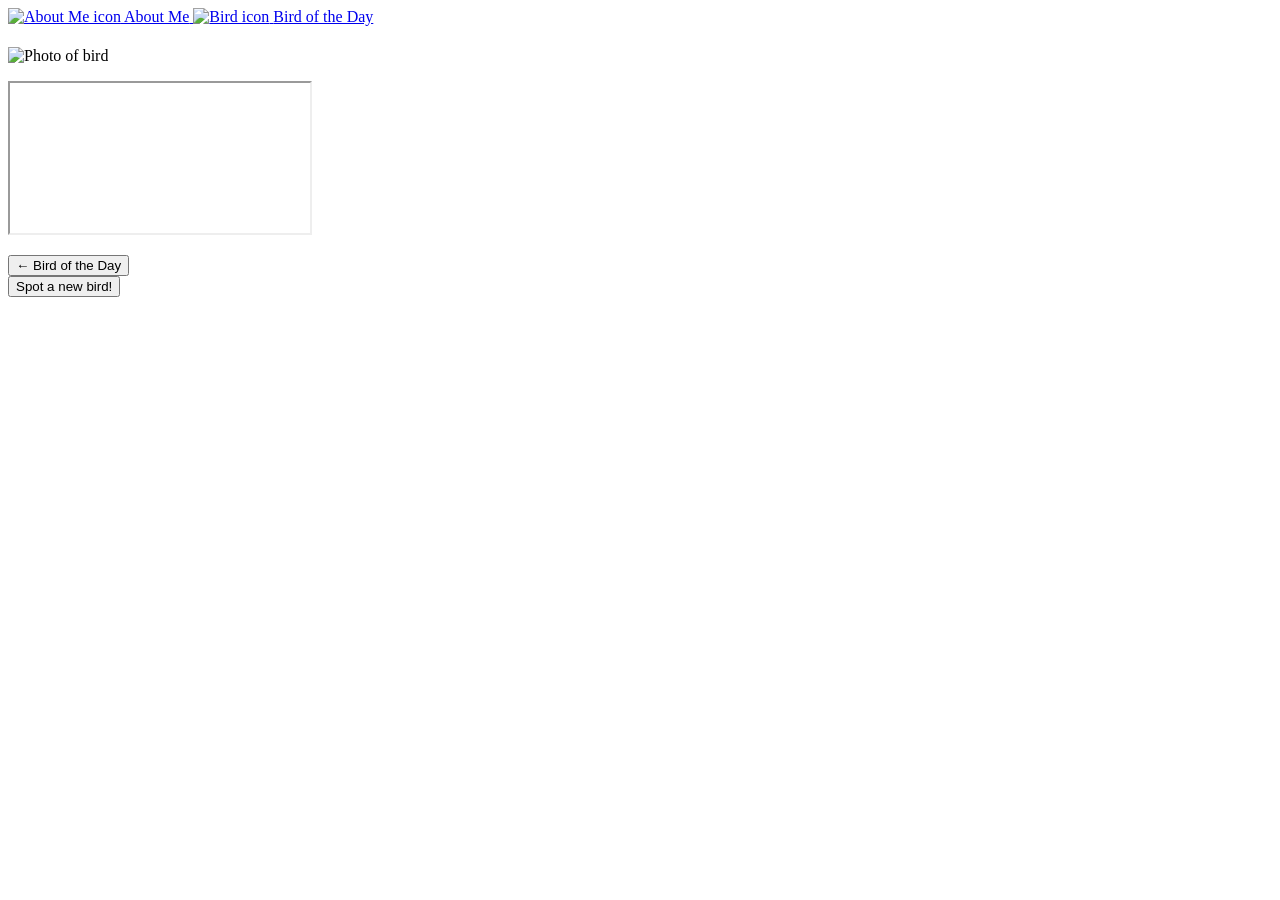
==== bird-of-the-day.html @ aa718e4e "Troubleshooting slow loading of bird map" ====
<!DOCTYPE html>
<html lang="en">
<head>
    <meta charset="UTF-8">
    <meta name="viewport" content="width=device-width, initial-scale=1.0">
    <title>Bird of the Day</title>
    <link rel="stylesheet" href="style.css">
    <link href="https://fonts.googleapis.com/css2?family=Manrope:wght@400;600;700;800&display=swap" rel="stylesheet">
</head>
<body>
    <div class="sidebar" id="sidebar">
        <a href="index.html" id="about-link" class="sidebar-link">
            <img src="icons/about-me-icon.png" class="icon" alt="About Me icon">
            <span class="label">About Me</span>
        </a>
        <a href="bird-of-the-day.html" class="sidebar-link active">
            <img src="icons/bird-icon.png" class="icon" alt="Bird icon">
            <span class="label">Bird of the Day</span>
        </a>
    </div>

    <main class="content">
        <div class="container">
            <h1>
                <span id="bird_title" class="subtitle" aria-live="polite"></span>
                <span id="bird_name"></span>
            </h1>
            <h2 id="bird_scientific_name"></h2>
            
            <div class="bird-info">
                <div class="bird-photo-section">
                    <img id="bird_photo" class="bird-photo" alt="Photo of bird">
                    <a id="image_credit"></a>
                    <p id="bird_description"></p>
                </div>
                <div class="bird-map-section">
                    <iframe id="bird_map" class="bird-map" loading="lazy"></iframe>
                    <p id="range_description"></p>
                </div>
            </div>

            <div class="button-container">
                <div class="button-left">
                    <button id="back_button">&larr; Bird of the Day</button>
                </div>
                <div class="button-with-loader">
                    <button id="new_bird_button">Spot a new bird!</button>
                    <span id="loader" class="loader"></span>
                </div>
            </div>
        </div>
    </main>

    <!-- JavaScript -->
    <script src="scripts/bird_script.js" defer></script>
    <script src="scripts/sidebar.js" defer></script>
</body>
</html>
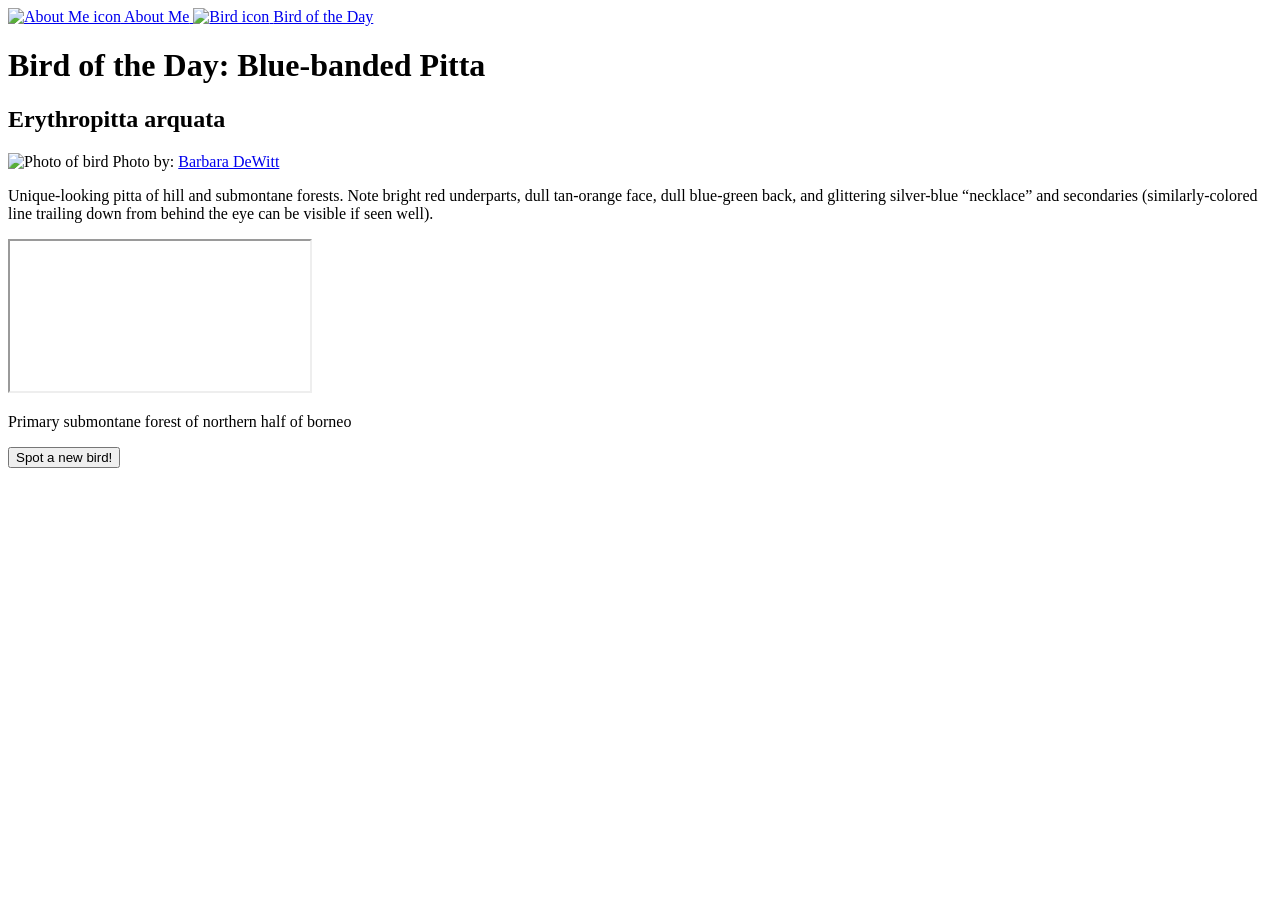
==== commit c7510a54: "Trying to make the map load faster" ====
--- a/bird-of-the-day.html
+++ b/bird-of-the-day.html
@@ -6,6 +6,12 @@
     <title>Bird of the Day</title>
     <link rel="stylesheet" href="style.css">
     <link href="https://fonts.googleapis.com/css2?family=Manrope:wght@400;600;700;800&display=swap" rel="stylesheet">
+    
+    <!-- Preconnect to eBird domains (for map to load faster) -->
+    <link rel="preconnect" href="https://ebird.org">
+    <link rel="preconnect" href="https://embed.ebird.org">
+    <link rel="dns-prefetch" href="https://ebird.org">
+    <link rel="dns-prefetch" href="https://embed.ebird.org">
 </head>
 <body>
     <div class="sidebar" id="sidebar">
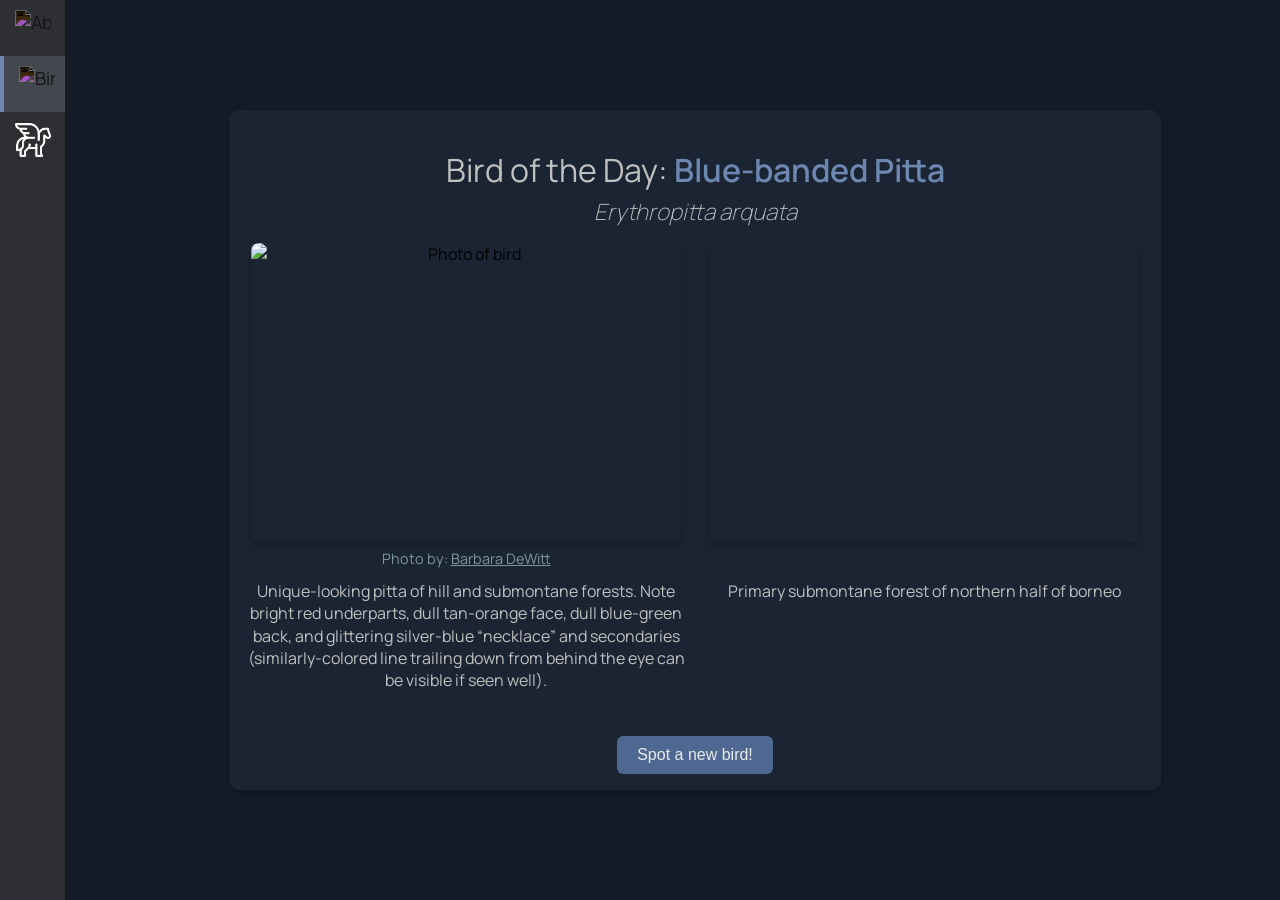
==== commit 39f23136: "pegasus-project initial commit" ====
--- a/bird-of-the-day.html
+++ b/bird-of-the-day.html
@@ -22,6 +22,10 @@
         <a href="bird-of-the-day.html" class="sidebar-link active">
             <img src="icons/bird-icon.png" class="icon" alt="Bird icon">
             <span class="label">Bird of the Day</span>
+        </a>
+        <a href="pegasus-project.html" class="sidebar-link">
+            <img src="icons/pegasus-icon.png" class="icon" alt="Pegasus icon">
+            <span class="label">Mapping the Pegasus Project</span>
         </a>
     </div>
 
--- a/style.css
+++ b/style.css
@@ -0,0 +1,402 @@
+:root {
+    --silver: #BFC0C0; /* Color of text */
+    --anti-flash-white: #EAEBEB; /* Color of text in button and sidebar */
+    --gunmetal: #1b2432; /* Color of container */
+    --rich-black: #151c28; /* Background color */
+    --cadet-gray: #7e95a0; /* Color of unvisited link */
+    --cadet-gray-2: #A1B2BA; /* Color of unvisited hovered link */
+    --cadet-gray-3: #9D9FAA; /* Color of visited link */
+    --glaucous: #6D87B0;  /* Color of hovered button */
+    --lapis-lazuli: #4F6892; /* Color of button */
+    --jet: #2D2F33; /* Color of sidebar background */
+    --outer-space: #43464C; /* Color of current page in sidebar */
+    --indian-red: #da6666; /* Evil red color for evil stuff */
+}
+
+@media (max-width: 768px) {
+    .bird-info {
+        grid-template-columns: 1fr;
+    }
+}
+
+body {
+    font-family: 'Manrope';
+    text-align: center;
+    background-color: var(--rich-black);
+    margin: 0;
+    padding: 0;
+    display: flex;
+    justify-content: center;
+    align-items: center;
+    min-height: 100vh;
+    /* Will push content to the right when sidebar is expanded */
+    margin-left: 60px;
+    transition: margin-left 0.3s ease;
+}
+
+/* Bird page section */
+
+.container {
+    position: relative;
+    max-width: 900px;
+    padding: 16px;
+    background: var(--gunmetal);
+    border-radius: 10px;
+    box-shadow: 0 3px 8px rgba(0, 0, 0, 0.25);
+}
+
+h1 {
+    font-size: 2em;
+    font-weight: 400;
+    color: var(--silver);
+    margin-bottom: 4px;
+}
+
+#bird_name {
+    font-weight: 600;
+    color: var(--glaucous)
+}
+
+h2 {
+    font-size: 1.4em;
+    font-style: italic;
+    font-weight: 200;
+    color: var(--silver);
+    margin-top: 0;
+    margin-bottom: 8px;
+}
+
+p {
+    font-size: 1em;
+    color: var(--silver);
+    line-height: 1.4;
+    margin: 12px 0;
+}
+
+a {
+    color: var(--cadet-gray)
+}
+
+#image_credit a:hover {
+    color: var(--cadet-gray-2);
+}
+
+#image_credit   a:visited {
+    color: var(--cadet-gray-3)
+}
+
+.bird-info {
+    display: grid;
+    grid-template-columns: 1fr 1fr;
+    gap: 16px;
+    margin: 16px 0;
+    align-items: stretch;
+}
+
+
+.bird-photo-section, .bird-map-section {
+    display: flex;
+    flex-direction: column;
+    align-items: center;
+    justify-content: flex-start;
+}
+
+.bird-photo,
+.bird-map {
+    width: 100%;
+    max-width: 430px;
+    height: 300px;
+    object-fit: cover;
+    border-radius: 8px;
+    box-shadow: 0 3px 6px rgba(0, 0, 0, 0.2);
+}
+
+.bird-map {
+    border: none;
+    margin-bottom: 25px;
+}
+
+
+.bird-photo, .bird-map {
+    width: 100%;
+    max-width: 430px;
+    height: 300px;
+    object-fit: cover;
+    border-radius: 8px;
+    box-shadow: 0 3px 6px rgba(0, 0, 0, 0.2);
+}
+
+#image_credit {
+    margin-top: 6px;
+    font-size: 0.9em;
+}
+
+.button-container {
+  display: flex;
+  flex-direction: column;
+  align-items: center;
+  gap: 16px;
+  margin-top: 16px;
+}
+
+.button-with-loader {
+  display: flex;
+  align-items: center;
+  gap: 8px;
+}
+
+button {
+    padding: 10px 20px;
+    font-size: 16px;
+    background-color: var(--lapis-lazuli);
+    color: var(--anti-flash-white);
+    border: none;
+    border-radius: 6px;
+    cursor: pointer;
+    transition: background 0.3s ease-in-out;
+}
+
+button:hover {
+    background-color: var(--glaucous);
+}
+
+button:disabled {
+  opacity: 0.5;
+  cursor: not-allowed;
+  background-color: var(--rich-black);
+  color: var(--silver);
+}
+
+#back_button {
+    position: absolute;
+    bottom: 16px;
+    left: 16px;
+    display: none;
+}
+
+.loader {
+    width: 32px;
+    height: 32px;
+    border: 4px solid var(--glaucous);
+    border-bottom-color: transparent;
+    border-radius: 50%;
+    display: inline-block;
+    box-sizing: border-box;
+    animation: rotation 1s linear infinite;
+    }
+
+    @keyframes rotation {
+    0% {
+        transform: rotate(0deg);
+    }
+    100% {
+        transform: rotate(360deg);
+    }
+}
+
+.sidebar {
+    position: fixed;
+    top: 0;
+    left: 0;
+    width: 65px;
+    height: 100vh;
+    background-color: var(--jet);
+    transition: width 0.3s ease;
+    overflow: hidden;
+}
+
+.sidebar.expanded {
+    width: 220px;
+}
+
+.sidebar-link {
+    display: flex;
+    align-items: center;
+    padding: 10px 15px;
+    font-size: 18px;
+    color: var(--anti-flash-white);
+    text-decoration: none;
+    white-space: nowrap;
+    overflow: hidden;
+    transition: background 0.3s, color 0.2s;
+}
+
+.sidebar-link:hover {
+    background-color: #444;
+}
+
+.sidebar-link .emoji {
+    margin-right: 10px;
+    font-size: 1.2em;
+}
+
+.sidebar-link .label {
+    display: inline-block;
+    overflow: hidden;
+    white-space: nowrap;
+    max-width: 0;
+    opacity: 0;
+    transition: max-width 0.3s ease, opacity 0.3s ease;
+}
+
+.sidebar-link.current-page {
+    background-color: var(--outer-space);
+    border-left: 4px solid var(--glaucous);
+}
+
+.sidebar.expanded .sidebar-link .label {
+    max-width: 160px;
+    opacity: 1;
+}
+
+.content {
+    margin-left: 50px; /* matches collapsed sidebar */
+    transition: margin-left 0.3s ease;
+    padding: 20px;
+}
+
+.sidebar.expanded ~ .content {
+    margin-left: 200px; /* matches expanded sidebar */
+}
+
+.icon {
+  width: 36px;
+  height: 36px;
+  margin-right: 10px;
+  flex-shrink: 0;
+  filter: invert();
+}
+
+/** About me section */
+
+#about-me-content {
+    display:flex;
+    width: 100%;
+    margin-top: -120px;
+}
+
+#hi_text {
+    position: relative;
+    font-family: "JetBrains Mono", monospace;
+    font-size: 2em;
+    margin: 0;
+    color: var(--silver);
+    z-index: 1000;
+    transition: left 0.3s ease;
+}
+
+#my_name {
+    position: relative;
+    left: -5px;
+    font-size: 5em;
+    font-weight: 900;
+    color: var(--glaucous);
+    margin: 0;
+    z-index: 1000;
+    transition: left 0.3s ease;
+}
+
+#profile_pic {
+    width: 220px;
+    height: 220px;
+    object-fit: cover;
+    border-radius: 50%; /* Makes it circular */
+    border: 4px solid var(--glaucous);
+    box-shadow: 0 4px 12px rgba(0, 0, 0, 0.3);
+}
+
+.name-column {
+    float: left;
+    z-index: 1000;
+    transition: left 0.3s ease;
+    text-align: left;
+    width: auto;
+}
+
+.picture-column {
+    position: relative;
+    z-index: 1000;
+    transition: left 0.3s ease;
+    text-align: center;
+}
+
+.about-me > div {
+    float: left;
+}
+
+/* Pegasus Project section */
+
+.wide-container {
+    position: relative;
+    width: 1500px;
+    padding: 32px;
+    background: var(--gunmetal);
+    border-radius: 10px;
+    box-shadow: 0 3px 8px rgba(0, 0, 0, 0.25);
+}
+
+.pegasus-title {
+    font-weight: 600;
+    font-size: 1.1em;
+    color: var(--wist);
+    border-bottom: 2px solid var(--glaucous);
+    display:inline-block;
+    width: auto;
+    padding: 0 300px 30px;
+}
+
+.pegasus-content {
+    display: grid;
+    grid-template-columns: 3fr 1fr;
+    gap: 20px;
+    margin-top: 40px;
+}
+
+.pegasus-info {
+    text-align: center;
+    color: var(--silver);
+}
+
+.pegasus-about-title {
+    margin-top: 0;
+    font-weight: 600;
+    color: var(--silver);
+}
+
+.map-container {
+    background: var(--gunmetal);
+    border-radius: 8px;
+    padding: 0;
+    overflow: hidden;
+    box-shadow: 0 3px 6px rgba(0, 0, 0, 0.2);
+    position: relative;
+    height: 500px;
+}
+
+.popup-content p {
+    margin: 8px 0;
+    color: black;
+    font-size: 0.95em;
+    line-height: 1.4;
+}
+
+#surveillance-map {
+    height: 100%;
+    width: 100%;
+    border-radius: 8px;
+    position: absolute;
+    top: 0;
+    left: 0;
+    right: 0;
+    bottom: 0;
+}
+
+#map-loading {
+    position: absolute;
+    top: 50%;
+    left: 50%;
+    transform: translate(-50%, -50%);
+    color: var(--silver);
+    font-size: 1.1em;
+    z-index: 1000;
+}
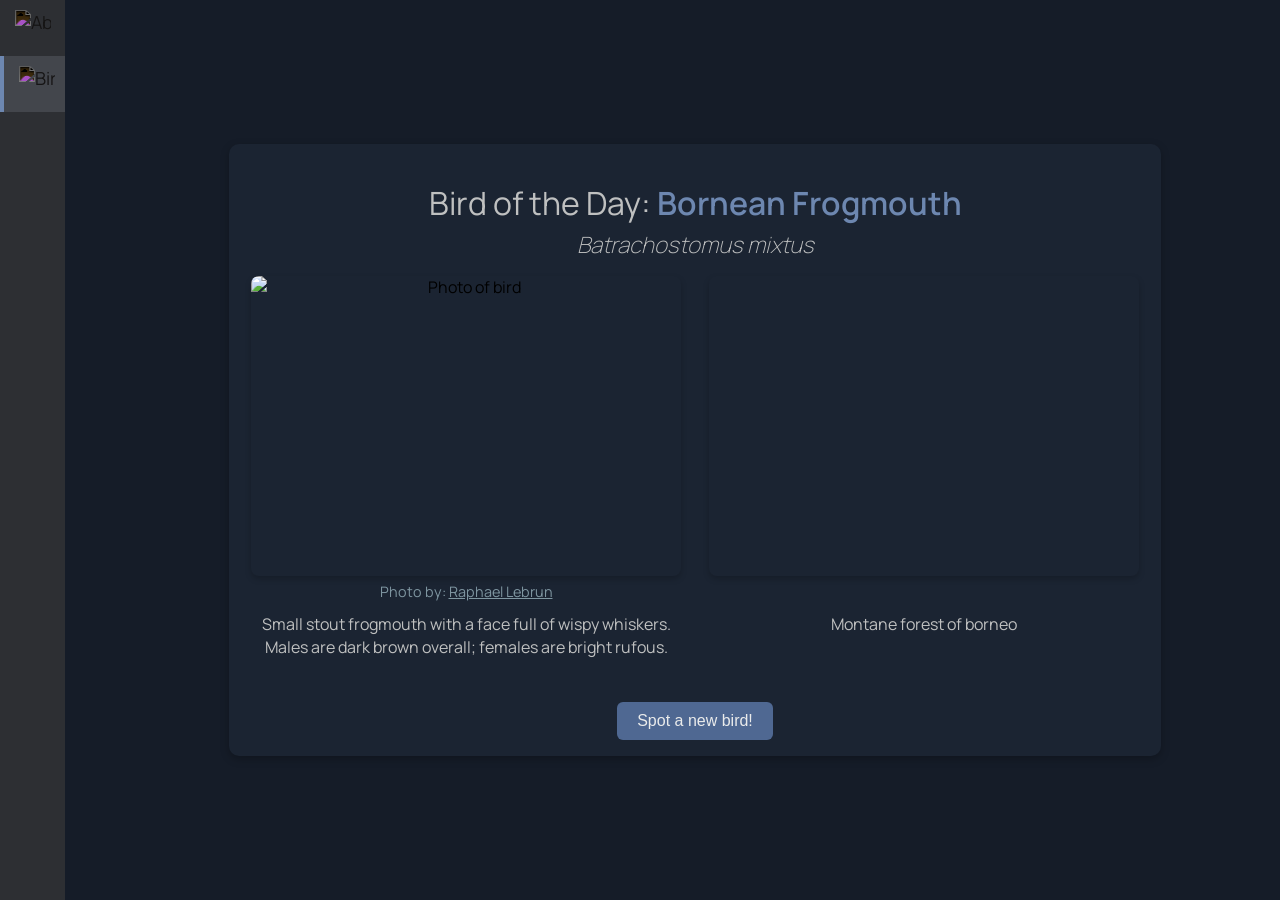
==== commit ef07f158: "Hide Pegasus Project" ====
--- a/bird-of-the-day.html
+++ b/bird-of-the-day.html
@@ -23,10 +23,10 @@
             <img src="icons/bird-icon.png" class="icon" alt="Bird icon">
             <span class="label">Bird of the Day</span>
         </a>
-        <a href="pegasus-project.html" class="sidebar-link">
+        <!-- <a href="pegasus-project.html" class="sidebar-link">
             <img src="icons/pegasus-icon.png" class="icon" alt="Pegasus icon">
             <span class="label">Mapping the Pegasus Project</span>
-        </a>
+        </a> -->
     </div>
 
     <main class="content">
--- a/style.css
+++ b/style.css
@@ -328,7 +328,7 @@
 
 .wide-container {
     position: relative;
-    width: 1500px;
+    width: 90%;
     padding: 32px;
     background: var(--gunmetal);
     border-radius: 10px;
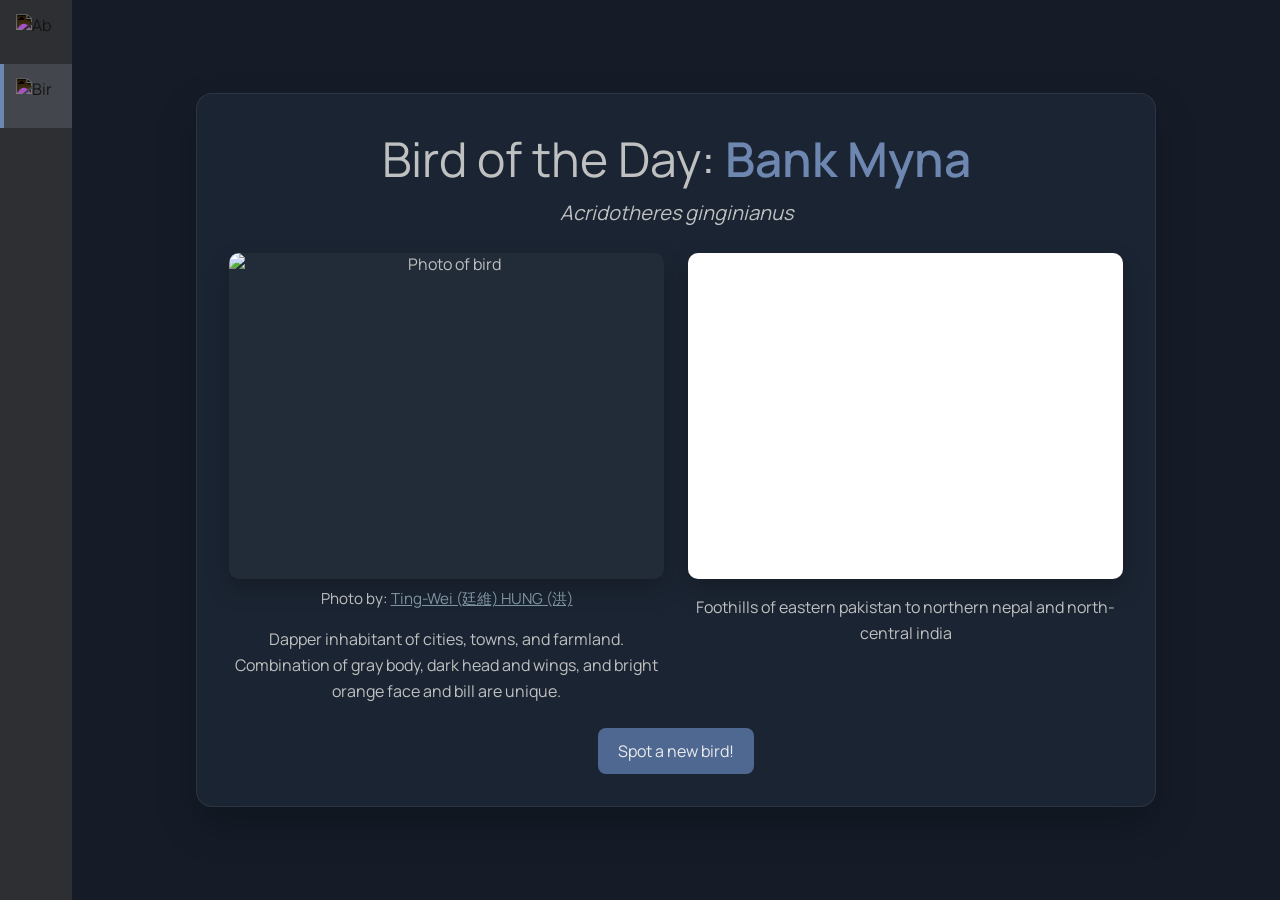
==== commit 3123beba: "Refactored HTML & CSS" ====
--- a/bird-of-the-day.html
+++ b/bird-of-the-day.html
@@ -13,52 +13,53 @@
     <link rel="dns-prefetch" href="https://ebird.org">
     <link rel="dns-prefetch" href="https://embed.ebird.org">
 </head>
-<body>
-    <div class="sidebar" id="sidebar">
-        <a href="index.html" id="about-link" class="sidebar-link">
-            <img src="icons/about-me-icon.png" class="icon" alt="About Me icon">
-            <span class="label">About Me</span>
-        </a>
-        <a href="bird-of-the-day.html" class="sidebar-link active">
-            <img src="icons/bird-icon.png" class="icon" alt="Bird icon">
-            <span class="label">Bird of the Day</span>
-        </a>
-        <!-- <a href="pegasus-project.html" class="sidebar-link">
-            <img src="icons/pegasus-icon.png" class="icon" alt="Pegasus icon">
-            <span class="label">Mapping the Pegasus Project</span>
-        </a> -->
-    </div>
+<body class="bird-page">
+    <aside class="sidebar" id="sidebar">
+        <nav class="sidebar-nav" aria-label="Primary">
+            <a href="index.html" class="sidebar-link">
+                <img src="icons/about-me-icon.png" class="icon" alt="About Me icon">
+                <span class="label">About Me</span>
+            </a>
+            <a href="bird-of-the-day.html" class="sidebar-link" aria-current="page">
+                <img src="icons/bird-icon.png" class="icon" alt="Bird icon">
+                <span class="label">Bird of the Day</span>
+            </a>
+        </nav>
+    </aside>
 
-    <main class="content">
-        <div class="container">
-            <h1>
-                <span id="bird_title" class="subtitle" aria-live="polite"></span>
-                <span id="bird_name"></span>
-            </h1>
-            <h2 id="bird_scientific_name"></h2>
-            
+    <main class="page-content">
+        <section class="panel bird-panel" aria-labelledby="bird_name">
+            <header class="bird-header">
+                <h1 class="bird-heading">
+                    <span id="bird_title" class="bird-title-prefix" aria-live="polite"></span>
+                    <span id="bird_name" class="bird-title-name"></span>
+                </h1>
+                <p id="bird_scientific_name" class="bird-scientific-name"></p>
+            </header>
+
             <div class="bird-info">
-                <div class="bird-photo-section">
-                    <img id="bird_photo" class="bird-photo" alt="Photo of bird">
-                    <a id="image_credit"></a>
+                <section class="bird-detail" aria-label="Bird photo and description">
+                    <figure class="bird-figure">
+                        <img id="bird_photo" class="bird-photo" alt="Photo of bird">
+                        <p id="image_credit" class="image-credit"></p>
+                    </figure>
                     <p id="bird_description"></p>
-                </div>
-                <div class="bird-map-section">
-                    <iframe id="bird_map" class="bird-map" loading="lazy"></iframe>
+                </section>
+
+                <section class="bird-detail" aria-label="Bird range map and range description">
+                    <iframe id="bird_map" class="bird-map" loading="lazy" title="Bird range map"></iframe>
                     <p id="range_description"></p>
-                </div>
+                </section>
             </div>
 
             <div class="button-container">
-                <div class="button-left">
-                    <button id="back_button">&larr; Bird of the Day</button>
-                </div>
+                <button id="back_button" type="button">&larr; Bird of the Day</button>
                 <div class="button-with-loader">
-                    <button id="new_bird_button">Spot a new bird!</button>
-                    <span id="loader" class="loader"></span>
+                    <button id="new_bird_button" type="button">Spot a new bird!</button>
+                    <span id="loader" class="loader" aria-hidden="true"></span>
                 </div>
             </div>
-        </div>
+        </section>
     </main>
 
     <!-- JavaScript -->
--- a/style.css
+++ b/style.css
@@ -1,247 +1,127 @@
 :root {
-    --silver: #BFC0C0; /* Color of text */
-    --anti-flash-white: #EAEBEB; /* Color of text in button and sidebar */
-    --gunmetal: #1b2432; /* Color of container */
-    --rich-black: #151c28; /* Background color */
-    --cadet-gray: #7e95a0; /* Color of unvisited link */
-    --cadet-gray-2: #A1B2BA; /* Color of unvisited hovered link */
-    --cadet-gray-3: #9D9FAA; /* Color of visited link */
-    --glaucous: #6D87B0;  /* Color of hovered button */
-    --lapis-lazuli: #4F6892; /* Color of button */
-    --jet: #2D2F33; /* Color of sidebar background */
-    --outer-space: #43464C; /* Color of current page in sidebar */
-    --indian-red: #da6666; /* Evil red color for evil stuff */
-}
-
-@media (max-width: 768px) {
-    .bird-info {
-        grid-template-columns: 1fr;
-    }
+    --color-bg: #151c28;
+    --color-surface: #1b2432;
+    --color-surface-strong: #2d2f33;
+    --color-surface-active: #43464c;
+    --color-text: #bfc0c0;
+    --color-text-strong: #eaebeb;
+    --color-link: #7e95a0;
+    --color-link-hover: #a1b2ba;
+    --color-link-visited: #9d9faa;
+    --color-accent: #6d87b0;
+    --color-accent-strong: #4f6892;
+    --color-border: rgba(255, 255, 255, 0.08);
+    --shadow-panel: 0 18px 40px rgba(0, 0, 0, 0.24);
+    --shadow-media: 0 10px 24px rgba(0, 0, 0, 0.2);
+    --radius-lg: 16px;
+    --radius-md: 10px;
+    --radius-sm: 8px;
+    --sidebar-collapsed: 72px;
+    --sidebar-expanded: 220px;
+    --content-width: 960px;
+}
+
+*,
+*::before,
+*::after {
+    box-sizing: border-box;
+}
+
+html {
+    color-scheme: dark;
 }
 
 body {
-    font-family: 'Manrope';
-    text-align: center;
-    background-color: var(--rich-black);
     margin: 0;
-    padding: 0;
-    display: flex;
-    justify-content: center;
-    align-items: center;
     min-height: 100vh;
-    /* Will push content to the right when sidebar is expanded */
-    margin-left: 60px;
-    transition: margin-left 0.3s ease;
-}
-
-/* Bird page section */
-
-.container {
-    position: relative;
-    max-width: 900px;
-    padding: 16px;
-    background: var(--gunmetal);
-    border-radius: 10px;
-    box-shadow: 0 3px 8px rgba(0, 0, 0, 0.25);
-}
-
-h1 {
-    font-size: 2em;
-    font-weight: 400;
-    color: var(--silver);
-    margin-bottom: 4px;
-}
-
-#bird_name {
-    font-weight: 600;
-    color: var(--glaucous)
-}
-
-h2 {
-    font-size: 1.4em;
-    font-style: italic;
-    font-weight: 200;
-    color: var(--silver);
-    margin-top: 0;
-    margin-bottom: 8px;
-}
-
+    overflow-x: hidden;
+    font-family: "Manrope", sans-serif;
+    background-color: var(--color-bg);
+    color: var(--color-text);
+}
+
+img {
+    display: block;
+    max-width: 100%;
+}
+
+iframe {
+    display: block;
+}
+
+h1,
+h2,
 p {
-    font-size: 1em;
-    color: var(--silver);
-    line-height: 1.4;
-    margin: 12px 0;
+    margin: 0;
+}
+
+p {
+    line-height: 1.6;
 }
 
 a {
-    color: var(--cadet-gray)
-}
-
-#image_credit a:hover {
-    color: var(--cadet-gray-2);
-}
-
-#image_credit   a:visited {
-    color: var(--cadet-gray-3)
-}
-
-.bird-info {
-    display: grid;
-    grid-template-columns: 1fr 1fr;
-    gap: 16px;
-    margin: 16px 0;
-    align-items: stretch;
-}
-
-
-.bird-photo-section, .bird-map-section {
-    display: flex;
-    flex-direction: column;
-    align-items: center;
-    justify-content: flex-start;
-}
-
-.bird-photo,
-.bird-map {
-    width: 100%;
-    max-width: 430px;
-    height: 300px;
-    object-fit: cover;
-    border-radius: 8px;
-    box-shadow: 0 3px 6px rgba(0, 0, 0, 0.2);
-}
-
-.bird-map {
-    border: none;
-    margin-bottom: 25px;
-}
-
-
-.bird-photo, .bird-map {
-    width: 100%;
-    max-width: 430px;
-    height: 300px;
-    object-fit: cover;
-    border-radius: 8px;
-    box-shadow: 0 3px 6px rgba(0, 0, 0, 0.2);
-}
-
-#image_credit {
-    margin-top: 6px;
-    font-size: 0.9em;
-}
-
-.button-container {
-  display: flex;
-  flex-direction: column;
-  align-items: center;
-  gap: 16px;
-  margin-top: 16px;
-}
-
-.button-with-loader {
-  display: flex;
-  align-items: center;
-  gap: 8px;
-}
-
-button {
-    padding: 10px 20px;
-    font-size: 16px;
-    background-color: var(--lapis-lazuli);
-    color: var(--anti-flash-white);
-    border: none;
-    border-radius: 6px;
-    cursor: pointer;
-    transition: background 0.3s ease-in-out;
-}
-
-button:hover {
-    background-color: var(--glaucous);
-}
-
-button:disabled {
-  opacity: 0.5;
-  cursor: not-allowed;
-  background-color: var(--rich-black);
-  color: var(--silver);
-}
-
-#back_button {
-    position: absolute;
-    bottom: 16px;
-    left: 16px;
-    display: none;
-}
-
-.loader {
-    width: 32px;
-    height: 32px;
-    border: 4px solid var(--glaucous);
-    border-bottom-color: transparent;
-    border-radius: 50%;
-    display: inline-block;
-    box-sizing: border-box;
-    animation: rotation 1s linear infinite;
-    }
-
-    @keyframes rotation {
-    0% {
-        transform: rotate(0deg);
-    }
-    100% {
-        transform: rotate(360deg);
-    }
+    color: var(--color-link);
+    transition: color 0.2s ease;
+}
+
+a:hover {
+    color: var(--color-link-hover);
+}
+
+a:visited {
+    color: var(--color-link-visited);
 }
 
 .sidebar {
     position: fixed;
     top: 0;
     left: 0;
-    width: 65px;
-    height: 100vh;
-    background-color: var(--jet);
+    bottom: 0;
+    width: var(--sidebar-collapsed);
+    background-color: var(--color-surface-strong);
+    overflow: hidden;
     transition: width 0.3s ease;
-    overflow: hidden;
+    z-index: 10;
 }
 
 .sidebar.expanded {
-    width: 220px;
+    width: var(--sidebar-expanded);
+}
+
+.sidebar-nav {
+    display: flex;
+    flex-direction: column;
 }
 
 .sidebar-link {
     display: flex;
     align-items: center;
-    padding: 10px 15px;
-    font-size: 18px;
-    color: var(--anti-flash-white);
+    gap: 0.75rem;
+    min-height: 64px;
+    padding: 0.875rem 1rem;
+    color: var(--color-text-strong);
     text-decoration: none;
     white-space: nowrap;
     overflow: hidden;
-    transition: background 0.3s, color 0.2s;
+    transition: background-color 0.2s ease, color 0.2s ease;
 }
 
 .sidebar-link:hover {
-    background-color: #444;
-}
-
-.sidebar-link .emoji {
-    margin-right: 10px;
-    font-size: 1.2em;
+    background-color: rgba(255, 255, 255, 0.08);
+}
+
+.sidebar-link.current-page,
+.sidebar-link[aria-current="page"] {
+    padding-left: calc(1rem - 4px);
+    background-color: var(--color-surface-active);
+    border-left: 4px solid var(--color-accent);
 }
 
 .sidebar-link .label {
-    display: inline-block;
-    overflow: hidden;
-    white-space: nowrap;
     max-width: 0;
     opacity: 0;
-    transition: max-width 0.3s ease, opacity 0.3s ease;
-}
-
-.sidebar-link.current-page {
-    background-color: var(--outer-space);
-    border-left: 4px solid var(--glaucous);
+    overflow: hidden;
+    transition: max-width 0.3s ease, opacity 0.2s ease;
 }
 
 .sidebar.expanded .sidebar-link .label {
@@ -249,154 +129,230 @@
     opacity: 1;
 }
 
-.content {
-    margin-left: 50px; /* matches collapsed sidebar */
-    transition: margin-left 0.3s ease;
-    padding: 20px;
-}
-
-.sidebar.expanded ~ .content {
-    margin-left: 200px; /* matches expanded sidebar */
-}
-
 .icon {
-  width: 36px;
-  height: 36px;
-  margin-right: 10px;
-  flex-shrink: 0;
-  filter: invert();
-}
-
-/** About me section */
-
-#about-me-content {
-    display:flex;
+    width: 36px;
+    height: 36px;
+    flex: 0 0 36px;
+    filter: invert(1);
+}
+
+.page-content {
+    display: grid;
+    place-items: center;
+    min-height: 100vh;
     width: 100%;
-    margin-top: -120px;
-}
-
-#hi_text {
-    position: relative;
+    padding: 2rem;
+    padding-left: calc(var(--sidebar-collapsed) + 2rem);
+    transition: padding-left 0.3s ease;
+}
+
+.sidebar.expanded ~ .page-content {
+    padding-left: calc(var(--sidebar-expanded) + 2rem);
+}
+
+.panel {
+    width: min(100%, var(--content-width));
+    padding: clamp(1.5rem, 3vw, 2rem);
+    background-color: var(--color-surface);
+    border: 1px solid var(--color-border);
+    border-radius: var(--radius-lg);
+    box-shadow: var(--shadow-panel);
+}
+
+.about-hero {
+    width: min(100%, var(--content-width));
+    padding-inline: clamp(0rem, 6vw, 4rem);
+    text-align: left;
+}
+
+.about-intro {
+    margin-bottom: 0.75rem;
     font-family: "JetBrains Mono", monospace;
-    font-size: 2em;
+    font-size: clamp(1.25rem, 2vw, 1.75rem);
+}
+
+.about-title {
+    font-size: clamp(3rem, 10vw, 5.5rem);
+    font-weight: 800;
+    line-height: 0.95;
+    color: var(--color-accent);
+}
+
+.bird-panel {
+    display: grid;
+    gap: 1.5rem;
+}
+
+.bird-header {
+    display: grid;
+    gap: 0.375rem;
+    text-align: center;
+}
+
+.bird-heading {
+    font-size: clamp(2rem, 4vw, 3rem);
+    font-weight: 400;
+    color: var(--color-text);
+}
+
+.bird-title-prefix {
+    color: var(--color-text);
+}
+
+.bird-title-name {
+    font-weight: 600;
+    color: var(--color-accent);
+}
+
+.bird-scientific-name {
+    font-size: 1.25rem;
+    font-style: italic;
+}
+
+.bird-info {
+    display: grid;
+    grid-template-columns: repeat(2, minmax(0, 1fr));
+    gap: 1.5rem;
+    align-items: start;
+}
+
+.bird-detail {
+    display: grid;
+    gap: 1rem;
+    text-align: center;
+}
+
+.bird-figure {
+    display: grid;
+    gap: 0.5rem;
     margin: 0;
-    color: var(--silver);
-    z-index: 1000;
-    transition: left 0.3s ease;
-}
-
-#my_name {
-    position: relative;
-    left: -5px;
-    font-size: 5em;
-    font-weight: 900;
-    color: var(--glaucous);
-    margin: 0;
-    z-index: 1000;
-    transition: left 0.3s ease;
-}
-
-#profile_pic {
-    width: 220px;
-    height: 220px;
+}
+
+.bird-photo,
+.bird-map {
+    width: 100%;
+    min-height: 300px;
+    border: none;
+    border-radius: var(--radius-md);
+    box-shadow: var(--shadow-media);
+    background-color: rgba(255, 255, 255, 0.03);
+}
+
+.bird-photo {
+    aspect-ratio: 4 / 3;
     object-fit: cover;
-    border-radius: 50%; /* Makes it circular */
-    border: 4px solid var(--glaucous);
-    box-shadow: 0 4px 12px rgba(0, 0, 0, 0.3);
-}
-
-.name-column {
-    float: left;
-    z-index: 1000;
-    transition: left 0.3s ease;
-    text-align: left;
-    width: auto;
-}
-
-.picture-column {
-    position: relative;
-    z-index: 1000;
-    transition: left 0.3s ease;
-    text-align: center;
-}
-
-.about-me > div {
-    float: left;
-}
-
-/* Pegasus Project section */
-
-.wide-container {
-    position: relative;
-    width: 90%;
-    padding: 32px;
-    background: var(--gunmetal);
-    border-radius: 10px;
-    box-shadow: 0 3px 8px rgba(0, 0, 0, 0.25);
-}
-
-.pegasus-title {
-    font-weight: 600;
-    font-size: 1.1em;
-    color: var(--wist);
-    border-bottom: 2px solid var(--glaucous);
-    display:inline-block;
-    width: auto;
-    padding: 0 300px 30px;
-}
-
-.pegasus-content {
-    display: grid;
-    grid-template-columns: 3fr 1fr;
-    gap: 20px;
-    margin-top: 40px;
-}
-
-.pegasus-info {
-    text-align: center;
-    color: var(--silver);
-}
-
-.pegasus-about-title {
-    margin-top: 0;
-    font-weight: 600;
-    color: var(--silver);
-}
-
-.map-container {
-    background: var(--gunmetal);
-    border-radius: 8px;
-    padding: 0;
-    overflow: hidden;
-    box-shadow: 0 3px 6px rgba(0, 0, 0, 0.2);
-    position: relative;
-    height: 500px;
-}
-
-.popup-content p {
-    margin: 8px 0;
-    color: black;
-    font-size: 0.95em;
-    line-height: 1.4;
-}
-
-#surveillance-map {
-    height: 100%;
-    width: 100%;
-    border-radius: 8px;
-    position: absolute;
-    top: 0;
-    left: 0;
-    right: 0;
-    bottom: 0;
-}
-
-#map-loading {
-    position: absolute;
-    top: 50%;
-    left: 50%;
-    transform: translate(-50%, -50%);
-    color: var(--silver);
-    font-size: 1.1em;
-    z-index: 1000;
+}
+
+.bird-map {
+    aspect-ratio: 4 / 3;
+}
+
+.image-credit {
+    font-size: 0.95rem;
+}
+
+.image-credit:empty {
+    display: none;
+}
+
+.button-container {
+    display: grid;
+    grid-template-columns: 1fr auto 1fr;
+    align-items: center;
+    gap: 1rem;
+}
+
+.button-with-loader {
+    display: flex;
+    align-items: center;
+    gap: 0.75rem;
+    grid-column: 2;
+    justify-self: center;
+}
+
+button {
+    display: inline-flex;
+    align-items: center;
+    justify-content: center;
+    padding: 0.75rem 1.25rem;
+    font: inherit;
+    color: var(--color-text-strong);
+    background-color: var(--color-accent-strong);
+    border: none;
+    border-radius: var(--radius-sm);
+    cursor: pointer;
+    transition: background-color 0.2s ease, opacity 0.2s ease;
+}
+
+button:hover {
+    background-color: var(--color-accent);
+}
+
+button:disabled {
+    opacity: 0.55;
+    cursor: not-allowed;
+    color: var(--color-text);
+    background-color: var(--color-bg);
+}
+
+#back_button {
+    display: none;
+    grid-column: 1;
+    justify-self: start;
+}
+
+.loader {
+    width: 32px;
+    height: 32px;
+    border: 4px solid var(--color-accent);
+    border-bottom-color: transparent;
+    border-radius: 50%;
+    display: inline-block;
+    animation: rotation 1s linear infinite;
+}
+
+@keyframes rotation {
+    0% {
+        transform: rotate(0deg);
+    }
+
+    100% {
+        transform: rotate(360deg);
+    }
+}
+
+@media (max-width: 900px) {
+    .bird-info {
+        grid-template-columns: 1fr;
+    }
+}
+
+@media (max-width: 640px) {
+    .page-content {
+        padding: 1.25rem;
+        padding-left: calc(var(--sidebar-collapsed) + 1.25rem);
+    }
+
+    .sidebar.expanded ~ .page-content {
+        padding-left: calc(var(--sidebar-expanded) + 1.25rem);
+    }
+
+    .button-container {
+        grid-template-columns: 1fr;
+        justify-items: stretch;
+    }
+
+    .button-with-loader {
+        grid-column: 1;
+        width: 100%;
+    }
+
+    .button-with-loader button {
+        flex: 1;
+    }
+
+    .bird-photo,
+    .bird-map {
+        min-height: 240px;
+    }
 }
